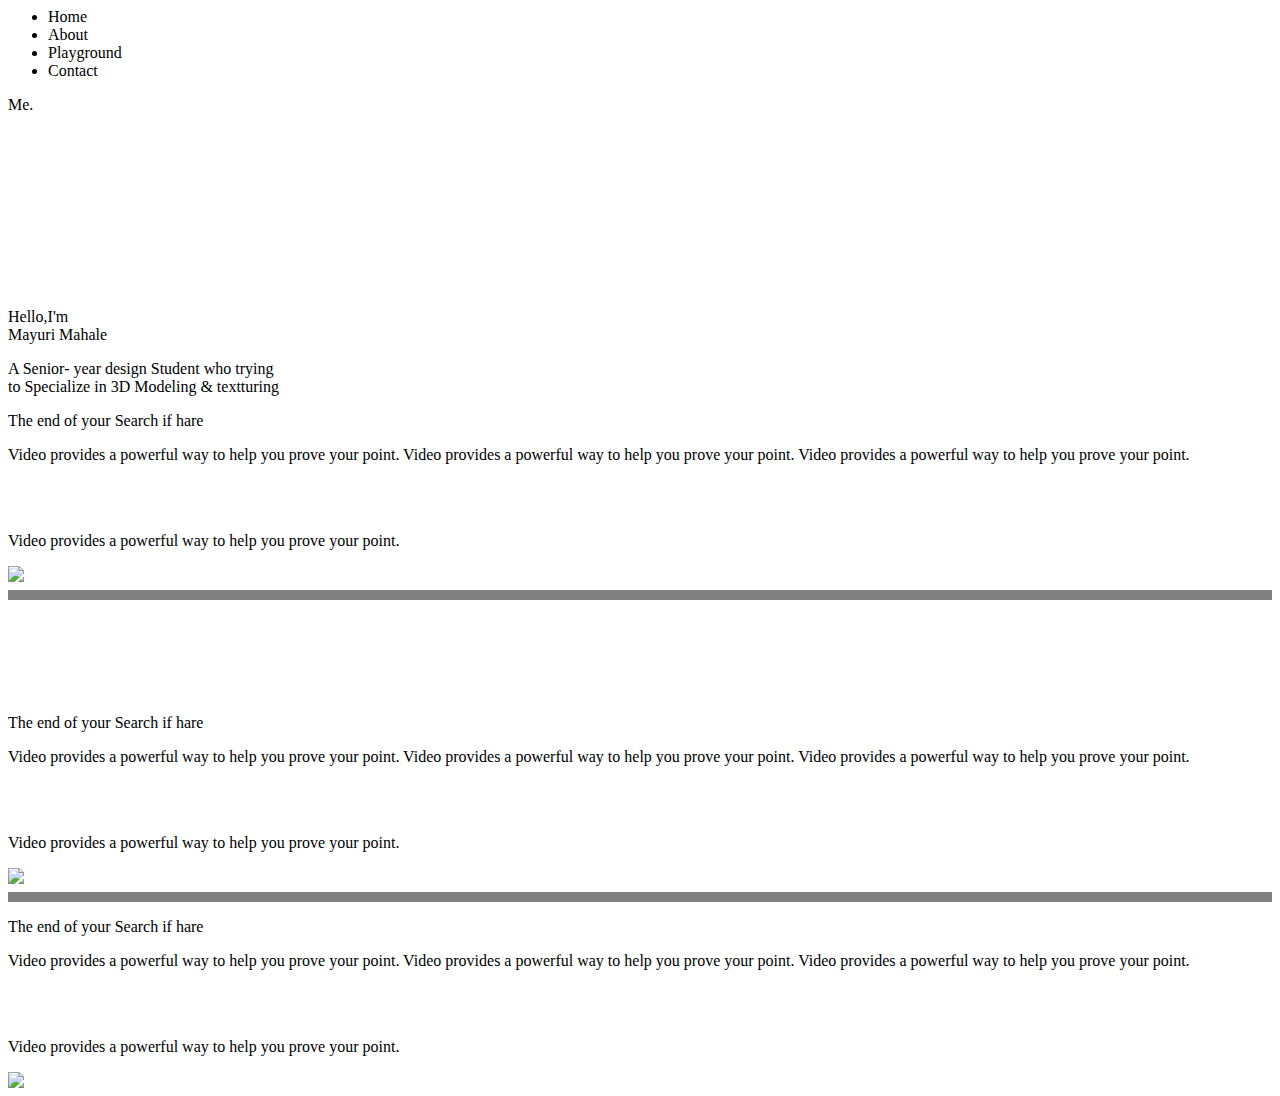
==== index.html @ 268717d4 "Add files via upload" ====
<html>
    <head>
        <title>Portfolio</title>
        <link rel="stylesheet" href="port.css">
    </head>
    <body>
       
        <ul>
            <li><a>Home</a></li>
            <li><a>About</a></li>
            <li><a>Playground</a></li>
            <li><a>Contact</a></li>
        </ul>
           <div class="leftnav">
               <p>Me.</p>
		</div>
           <br><br><br><br><br><br><br><br><br> 
           <!-- Section Second  -->
           <section class="section">
            <div class="paras">
            <p class=" text-big1">Hello,I'm <br>Mayuri Mahale</p>
        </div>
    <div class="text-small1">
       A Senior- year design Student who trying <br>
       to Specialize in 3D Modeling & textturing
    </div>

    <!-- Section Third -->
    </section> 
    <section class="section">
        <div class="paras">
        <p class=" text-big"> The end of your Search if hare</p>
        <p class="text-small">Video provides a powerful way to help you prove your point.
            Video provides a powerful way to help you prove your point.
            Video provides a powerful way to help you prove your point. </p>
            <br><br>
            <p class="text-small">Video provides a powerful way to help you prove your point.
    </div>
<div class="thumbnail">
    <img src="blog_1.jpg" class="imgFluid">
</div>
</section> 
<hr size="10" color="gray">  
<br><br><br><br><br>

</section> 
<section class="section">
    <div class="paras">
    <p class=" text-big"> The end of your Search if hare</p>
    <p class="text-small">Video provides a powerful way to help you prove your point.
        Video provides a powerful way to help you prove your point.
        Video provides a powerful way to help you prove your point. </p>
        <br><br>
        <p class="text-small">Video provides a powerful way to help you prove your point.
</div>
<div class="thumbnail">
<img src="blog_1.jpg" class="imgFluid">
</div>
</section> 

<hr size="10" color="gray">  

</section> 
<section class="section">
    <div class="paras">
    <p class=" text-big"> The end of your Search if hare</p>
    <p class="text-small">Video provides a powerful way to help you prove your point.
        Video provides a powerful way to help you prove your point.
        Video provides a powerful way to help you prove your point. </p>
        <br><br>
        <p class="text-small">Video provides a powerful way to help you prove your point.
</div>
<div class="thumbnail">
<img src="blog_1.jpg" class="imgFluid">
</div>
</section> 
    </body>
</html>
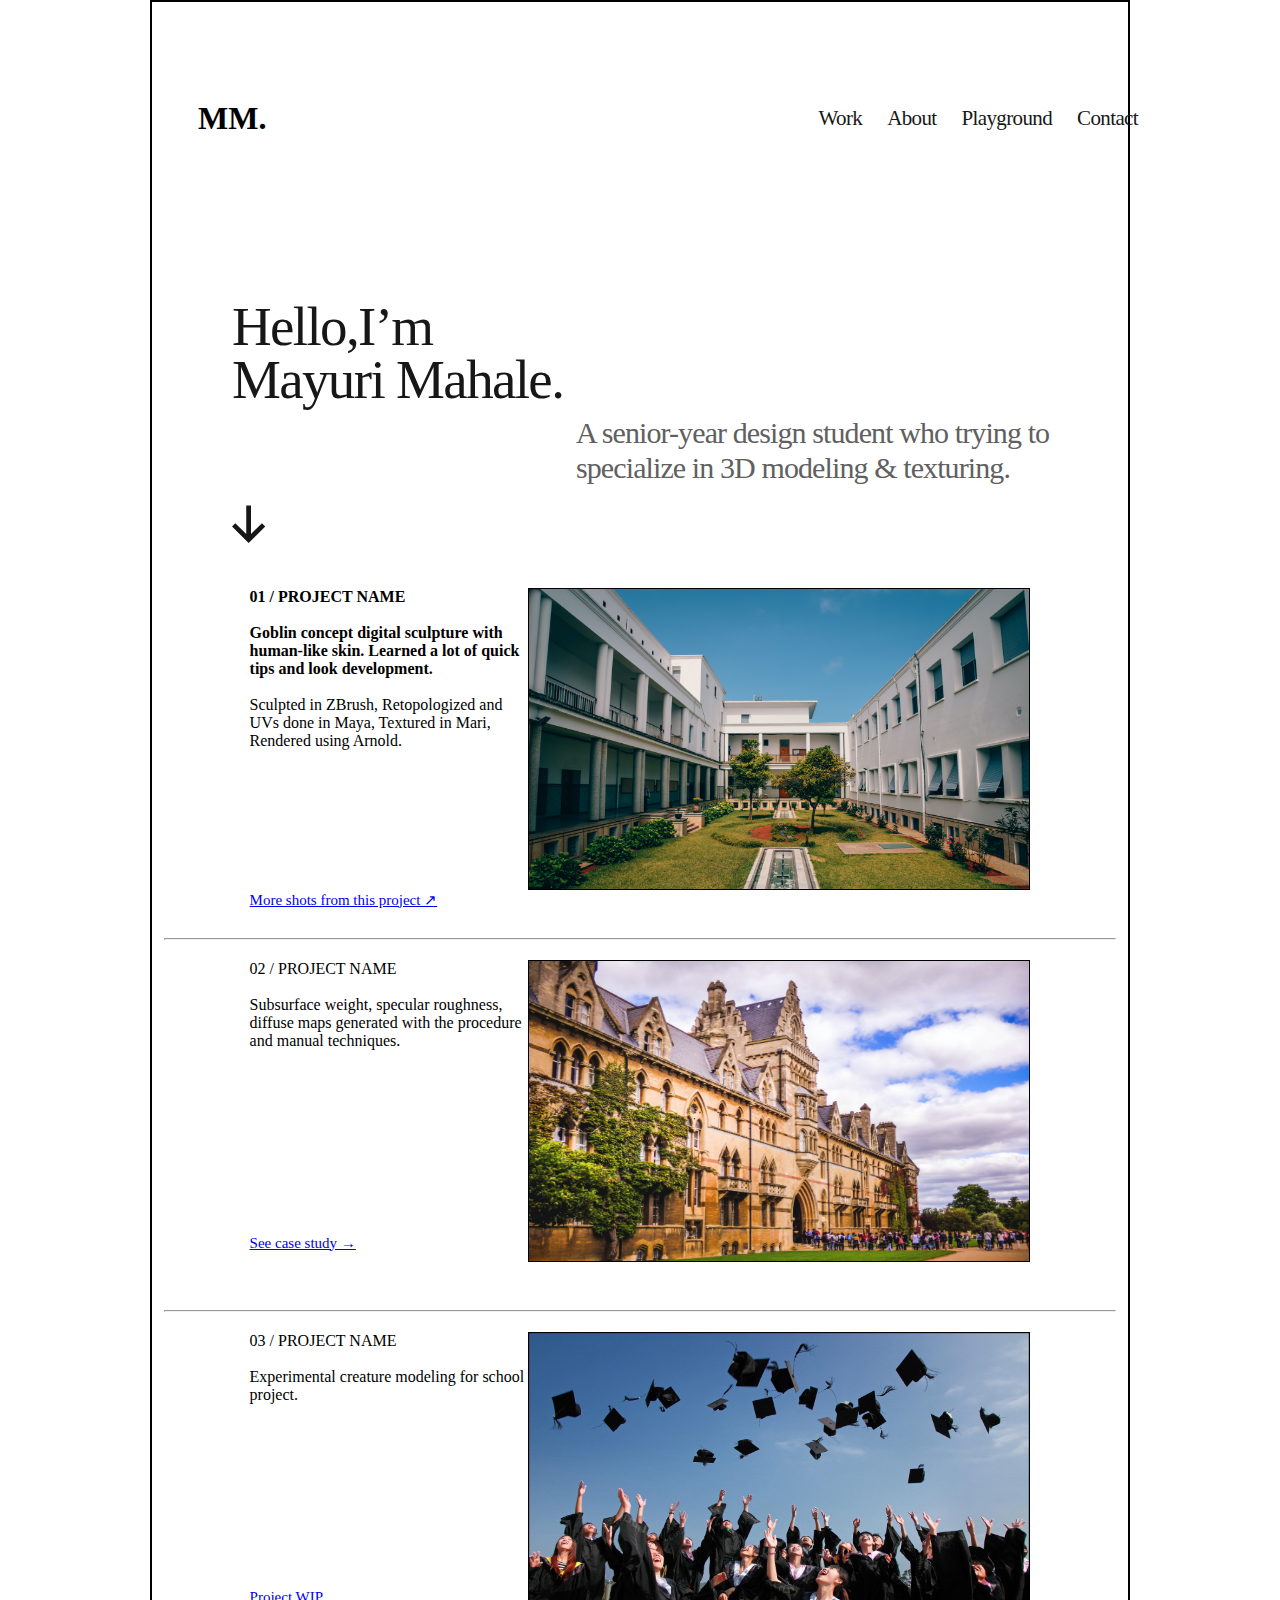
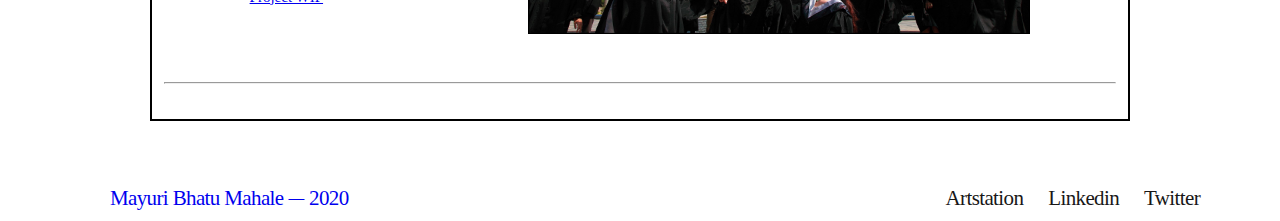
==== commit a0f53194: "Add files via upload" ====
--- a/index.html
+++ b/index.html
@@ -1,78 +1,95 @@
-<html>
-    <head>
-        <title>Portfolio</title>
-        <link rel="stylesheet" href="port.css">
-    </head>
-    <body>
-       
-        <ul>
-            <li><a>Home</a></li>
-            <li><a>About</a></li>
-            <li><a>Playground</a></li>
-            <li><a>Contact</a></li>
+<!DOCTYPE html>
+<html lang="en">
+<head>
+    <title>Portfolio</title>
+    <link rel="stylesheet" href="style.css">
+    <link rel="stylesheet" href="about.html">
+</head>
+<body>
+    <header>
+        <nav class="navbar">
+            <div class="navcontainer">
+                <h1 class="logo">MM.</h1>
+                <ul class="nav-items">
+                    <li><a href="">Work</a></li>
+                    <li><a href="">About</a></li>
+                    <li><a href="">Playground</a></li>
+                    <li><a href="">Contact</a></li>
+                </ul>
+            </div>
+        </nav>
+        <!-- second  -->
+        <div class="head-line">
+            <h1 class="heading1">Hello,I’m Mayuri Mahale.</h1>
+            <p class="heading2">A senior-year design student who trying to specialize in 3D modeling & texturing.
+            </p>
+            <svg width="34" height="39" viewBox="0 0 34 39" fill="none" xmlns="http://www.w3.org/2000/svg">
+                <path
+                    d="M19.2187 0.181824H14.4176V29.2102L3.31959 18.1122L0.0326538 21.4361L16.8182 38.2216L33.6406 21.4361L30.2798 18.1122L19.2187 29.2102V0.181824Z"
+                    fill="#181717" />
+            </svg>
+        </div>
+    </header>
+    <!-- third -->
+    <section>
+    <section class="section1">
+            <div class="description">
+                <p class="text">01 / PROJECT NAME</p>
+                <br>
+                <p class="para1">Goblin concept digital sculpture with human-like skin. Learned a lot of quick tips and look development. </p>
+                <br>
+                <p class="para2">Sculpted in ZBrush, Retopologized and UVs done in Maya, Textured in Mari, Rendered using Arnold.</p>
+                 
+                 <p class="para3"><a href="#">More shots from this project ↗</a></p>
+               </div>
+             <div class="image">
+                <img src="back.jpg" alt=""><br>
+             </div>
+        </section>
+        <center><hr></center>
+    <!-- four -->
+        <section class="section2">
+            <div class="description">
+                <p class="text">02 / PROJECT NAME</p>
+                <br>
+                <p class="para2">Subsurface weight, specular roughness, diffuse maps generated with the procedure and manual techniques. </p>   
+                <br>
+                <p class="para3"><a href="#">See case study →</a></p>
+            </div>
+             <div class="image">
+                <img src="background.jpg" alt="">
+             </div>
+        </section>
+       <center><hr></center> 
+       <!-- five -->
+        <section class="section3">
+            <div class="description">
+                <p class="text">03 / PROJECT NAME</p>
+                <br>
+                <p class="para2">Experimental creature modeling for school project.</p>
+                <br>
+                <p class="para3"><a href="#"> Project WIP</a></p>
+            </div>
+             <div class="image">
+                <img src="background1.jpg" alt="">
+             </div>
+    </section>
+    <center><hr></center>
+   <section>
+         <footer class="footer">
+        <div class="media">
+            <div class="footer-link"><a href="#">Mayuri Bhatu Mahale ⏤ 2020</a>
+    </div>
+                <ul class="footer-items">
+            <li><a href="#">Artstation
+            </a></li>
+            <li><a href="#">Linkedin</a></li>
+            <li><a href="#">Twitter</a></li>
         </ul>
-           <div class="leftnav">
-               <p>Me.</p>
-		</div>
-           <br><br><br><br><br><br><br><br><br> 
-           <!-- Section Second  -->
-           <section class="section">
-            <div class="paras">
-            <p class=" text-big1">Hello,I'm <br>Mayuri Mahale</p>
         </div>
-    <div class="text-small1">
-       A Senior- year design Student who trying <br>
-       to Specialize in 3D Modeling & textturing
-    </div>
+    </footer>
+</section>
 
-    <!-- Section Third -->
-    </section> 
-    <section class="section">
-        <div class="paras">
-        <p class=" text-big"> The end of your Search if hare</p>
-        <p class="text-small">Video provides a powerful way to help you prove your point.
-            Video provides a powerful way to help you prove your point.
-            Video provides a powerful way to help you prove your point. </p>
-            <br><br>
-            <p class="text-small">Video provides a powerful way to help you prove your point.
-    </div>
-<div class="thumbnail">
-    <img src="blog_1.jpg" class="imgFluid">
-</div>
-</section> 
-<hr size="10" color="gray">  
-<br><br><br><br><br>
+</body>
 
-</section> 
-<section class="section">
-    <div class="paras">
-    <p class=" text-big"> The end of your Search if hare</p>
-    <p class="text-small">Video provides a powerful way to help you prove your point.
-        Video provides a powerful way to help you prove your point.
-        Video provides a powerful way to help you prove your point. </p>
-        <br><br>
-        <p class="text-small">Video provides a powerful way to help you prove your point.
-</div>
-<div class="thumbnail">
-<img src="blog_1.jpg" class="imgFluid">
-</div>
-</section> 
-
-<hr size="10" color="gray">  
-
-</section> 
-<section class="section">
-    <div class="paras">
-    <p class=" text-big"> The end of your Search if hare</p>
-    <p class="text-small">Video provides a powerful way to help you prove your point.
-        Video provides a powerful way to help you prove your point.
-        Video provides a powerful way to help you prove your point. </p>
-        <br><br>
-        <p class="text-small">Video provides a powerful way to help you prove your point.
-</div>
-<div class="thumbnail">
-<img src="blog_1.jpg" class="imgFluid">
-</div>
-</section> 
-    </body>
 </html>--- a/style.css
+++ b/style.css
@@ -0,0 +1,318 @@
+@import url('https://fonts.googleapis.com/css2?family=DM+Sans:wght@400;500;700&family=Montserrat:wght@300;400;500;700&family=Poppins:ital,wght@0,300;0,400;0,500;0,600;0,700;1,700&display=swap');
+*{
+    margin: 0px;
+    padding: 0px;
+    background:border-box;
+}
+body{
+    font-family:'Times New Roman', Times, serif;
+    background: white;
+    margin-left: 150px;
+    margin-right:150px;
+    border: 2px solid black;
+}
+.navbar{
+    position: absolute;
+    width: 1020px;
+    height: 35px;
+    left: calc(60% - 1300px/2);
+    top: 100px;
+}
+.navbar .logo
+{
+   padding-left: 80px;
+}
+.navbar .navcontainer{
+    display: flex;
+    justify-content: space-between;
+    align-items: center;
+}
+.navbar .navcontainer .nav-items{
+    display: flex;
+    justify-content: center;
+    gap: 25px; 
+}
+.navbar .navcontainer .nav-items li{
+    list-style: none;
+}
+.navbar a{
+    text-decoration: none;
+    font-style: normal;
+    font-weight: 500;
+    font-size: 21px;
+    line-height: 120%;
+    letter-spacing: -0.03em;
+    color: #181717;
+}
+.navbar a:hover{
+    text-decoration:underline rgb(137, 8, 137)
+}
+.navbar h1:hover{
+     text-shadow: 2px 2px rgb(22, 21, 22);
+    cursor: pointer;
+}
+.head-line .heading1{
+    position: absolute;
+    width: 360px;
+    height: 129px;
+    /* left: calc(50% - 360px/2 - 380px); */
+    top: 300px; 
+    margin-left:80px ;
+    font-style: normal;
+    font-weight: 500;
+    font-size: 55px;
+    line-height: 97.2%;
+    letter-spacing: -0.03em;
+    color: #181717;
+}
+.head-line .heading2{
+    position: absolute;
+    width: 580px;
+    height: 111px;
+    left: calc(50% - 580px/2 + 206px);
+    top: 415px;
+    font-style: normal;
+    font-weight:300;
+    font-size: 30px;
+    line-height: 117%;
+    letter-spacing:-0.03em;
+    color: #606060;
+    padding-left: 20px;
+}
+ svg{
+    position: absolute;
+    width: 33.61px;
+    margin-left: 80px;
+    /* left: calc(50% - 33.61px/2 - 543.16px); */
+    top: 505.18px;
+}
+hr{
+    width: 950px;
+    
+}
+.section1{
+    height: 350px;
+    display: flex;
+    justify-content: space-between;
+    max-width: 80%;
+    margin: auto;
+    padding-top: 60%;
+}
+.section1 .description .text
+{
+    font-weight:bold;
+}
+
+.section1 .description .para1
+{
+  font-weight: 700;
+}
+
+.section2{
+    height: 350px;
+    display: flex;
+    justify-content: space-between;
+    max-width: 80%;
+    margin: auto;
+    padding-top: 20px;
+}
+.section3{
+    height: 350px;
+    display: flex;
+    justify-content: space-between;
+    max-width: 80%;
+    margin: auto;
+    padding-top:20px
+}
+.section4
+{
+    height: 300px;
+    display: flex;
+    justify-content: space-between;
+    max-width: 80%;
+    margin: auto;
+    /* padding-top:20px */
+}
+
+.section1  .description .para3 a
+{
+    font-size: 15px;
+    line-height: 300px;
+}
+.section2 .description .para3 a
+{
+    font-size: 15px;
+    line-height: 350px;
+}
+.section3  .description .para3 a
+{
+    font-size: 15px;
+    line-height: 350px;
+}
+.section4  .description .para3 a
+{
+    font-size: 15px;
+    line-height: 350px;
+    display: flex;
+}
+
+
+.image img{
+    width: 500px;
+    height: 300px;
+    border: 1px solid black;
+ 
+}
+.footer{
+    position: relative;
+    width: 1120px;
+    height: 35px;
+    left: calc(50% - 1120px/2);
+    top: 102px;
+    margin-left: 30px;
+}
+.footer .media{
+    display: flex;
+    justify-content: space-between;
+    align-items: center;
+}
+.footer .media .footer-items{
+    display: flex;
+    justify-content: center;
+    gap: 25px;
+    margin-right: 30px;
+}
+.footer .media .footer-items li{
+    list-style: none;
+}
+.footer a{
+text-decoration: none;
+    font-style: normal;
+    font-weight: 500;
+    font-size: 21px;
+    line-height: 120%;
+    letter-spacing: -0.03em;
+}
+.footer a:hover{
+    text-decoration:underline rgb(137, 8, 137)
+}
+    .footer-items li a{
+        color: #181717;
+    } 
+
+/* **********************   About ************************ */
+
+ .about-section-1{
+    height: 350px;
+    display: flex;
+    justify-content: space-between;
+    max-width: 80%;
+     margin-left: 50px;
+     margin-right: 50px; 
+    padding-top: 25%;
+
+}
+.about-description .about-text{
+    font-family: 'Inter';
+    font-style: normal;
+    font-weight: 600;
+    font-size: 50px;
+    line-height: 121.5%;
+    letter-spacing: -0.03em;
+    color: #181717;
+    width: 400px;
+     margin-left: 50px;
+    margin-right: 50px; 
+}  
+.about-description .about-para1{
+    font-family: 'Inter';
+    font-style: normal;
+    font-weight: 300;
+    font-size: 28px;
+    line-height: 121.5%;
+    letter-spacing: -0.03em;
+    color: #181717;
+    padding: 10px;
+    height: 50px;
+    width: 450px;
+    text-align:left;
+     margin-left: 50px; 
+    margin-right: 50px; 
+}
+ .about-image img{
+    width: 421px;
+    height: 590px;
+    border: 1px solid black;
+     margin-top: 0;
+} 
+
+ .about-middle1{
+    margin-top: 300px;
+    padding-top: 60%;  
+    display: flex;
+    padding: 20px 80px;
+    font-family: 'Inter';
+ }
+ .about-head1{
+    width: 224px;
+
+    margin-left: 50px;
+    top: 1261px;
+    font-family: 'Inter';
+    font-style: normal;
+    font-weight: 500;
+    font-size: 22px;
+    line-height: 121.5%;
+    letter-spacing: -0.03em;
+    text-decoration-line: underline;
+    color: #181717;
+ }
+ .about-paragraph1{
+    width: 300px;
+    padding: 1px 70px;
+    top: 1258px;
+    left: calc(50% - 436px/2 - 155px);
+    font-family: 'Inter';
+    font-style: normal;
+    font-weight: 400;
+    font-size: 18px;
+    line-height: 121.5%;
+    letter-spacing: -0.03em;
+    color: #181717; 
+ }
+
+ .about-middle2{
+    /* height: 450px;  */
+    padding-top: 25%;  
+    display: flex;
+    padding: 20px 80px;
+    font-family: 'Inter';
+ }
+ .about-head2{
+    width: 224px;
+    /* height: 400px; */
+    margin-left: 50px;
+    top: 1261px;
+    font-family: 'Inter';
+    font-style: normal;
+    font-weight: 500;
+    font-size: 22px;
+    line-height: 121.5%;
+    letter-spacing: -0.03em;
+    text-decoration-line: underline;
+    color: #181717;
+    
+ }
+ .about-paragraph2{
+    width: 401px;
+    padding: 1px 70px;
+    top: 1258px;
+    left: calc(50% - 436px/2 - 155px);
+    font-family: 'Inter';
+    font-style: normal;
+    font-weight: 400;
+    font-size: 18px;
+    line-height: 121.5%;
+    letter-spacing: -0.03em;
+    color: #181717;
+ }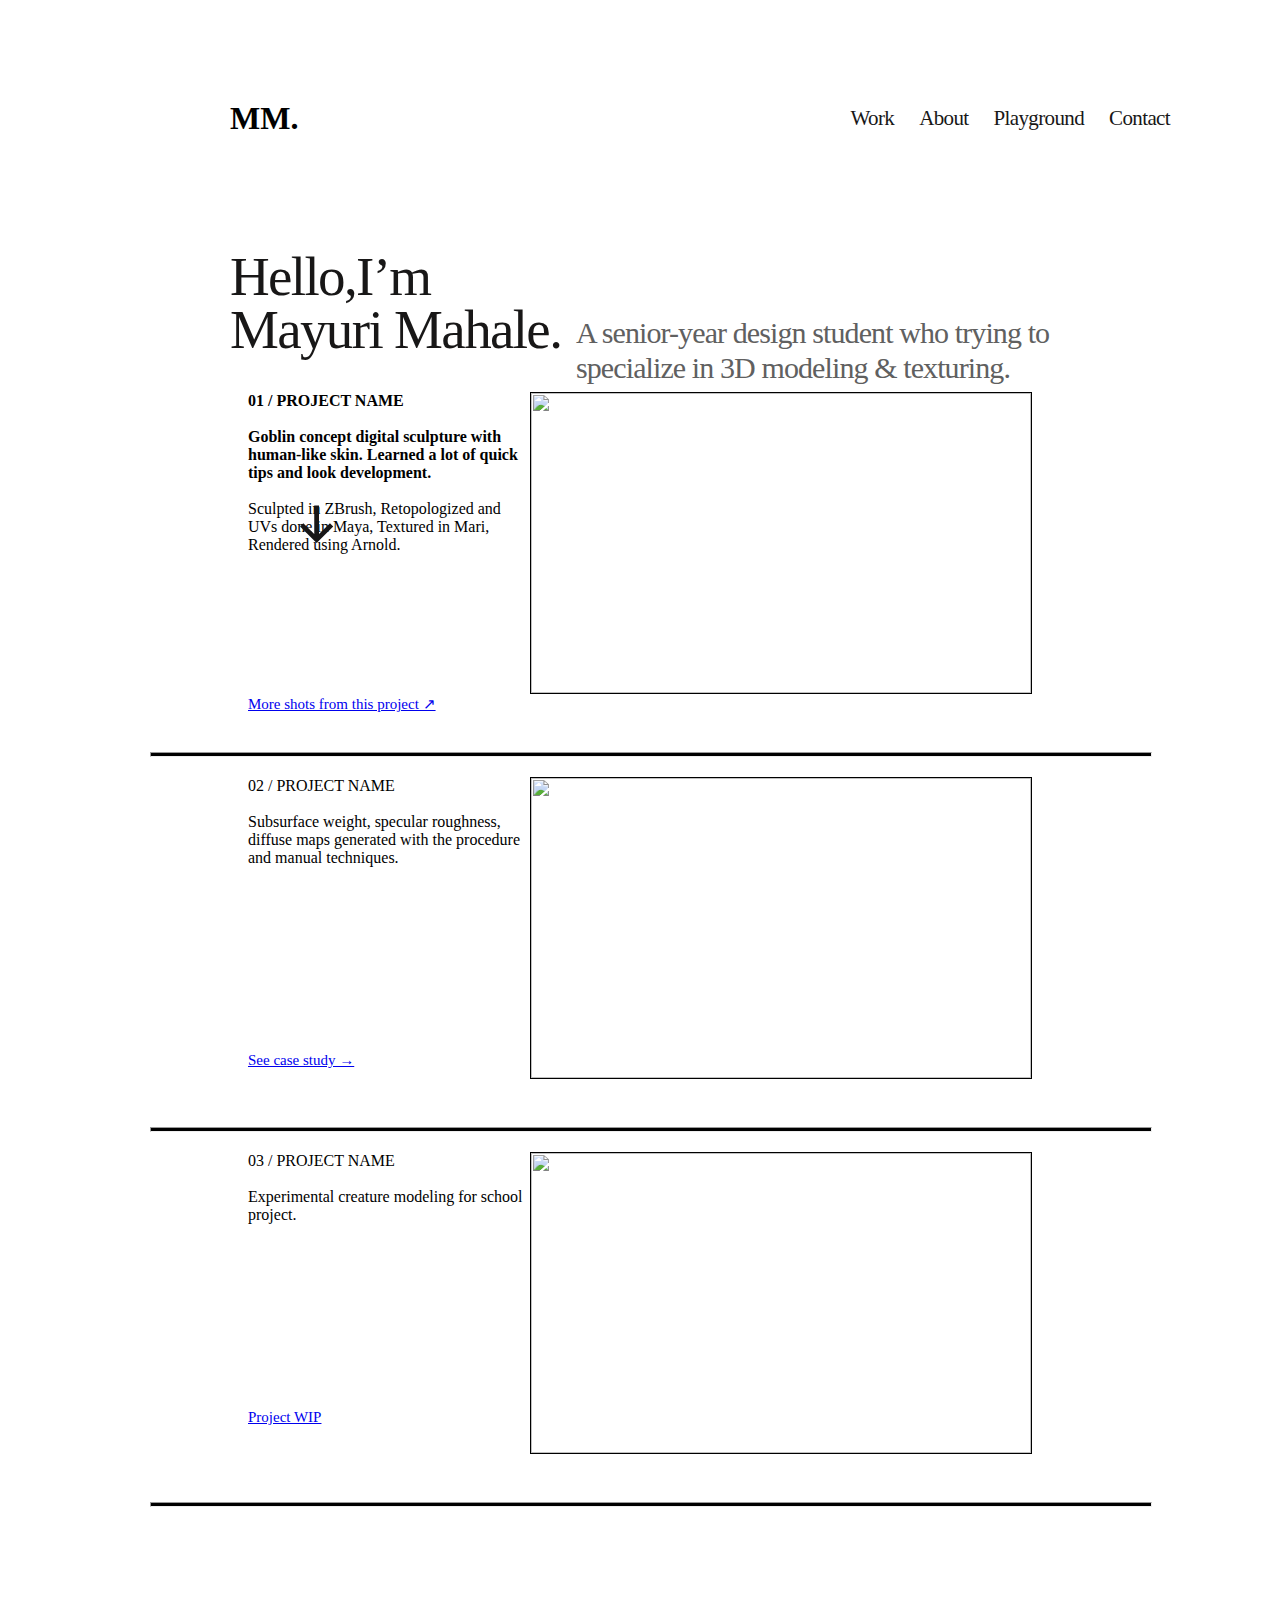
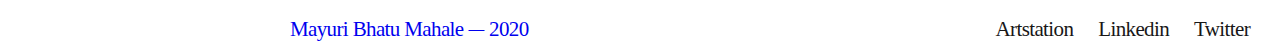
==== commit 6cfd0682: "Add files via upload" ====
--- a/index.html
+++ b/index.html
@@ -3,7 +3,7 @@
 <head>
     <title>Portfolio</title>
     <link rel="stylesheet" href="style.css">
-    <link rel="stylesheet" href="about.html">
+  
 </head>
 <body>
     <header>
@@ -12,7 +12,7 @@
                 <h1 class="logo">MM.</h1>
                 <ul class="nav-items">
                     <li><a href="">Work</a></li>
-                    <li><a href="">About</a></li>
+                    <li><a href="about.html">About</a></li>
                     <li><a href="">Playground</a></li>
                     <li><a href="">Contact</a></li>
                 </ul>
@@ -76,13 +76,11 @@
     </section>
     <center><hr></center>
    <section>
-         <footer class="footer">
+    <footer class="footer">
         <div class="media">
-            <div class="footer-link"><a href="#">Mayuri Bhatu Mahale ⏤ 2020</a>
-    </div>
-                <ul class="footer-items">
-            <li><a href="#">Artstation
-            </a></li>
+            <div class="footer-link"><a href="#">Mayuri Bhatu Mahale ⏤ 2020</a></div>
+            <ul class="footer-items">
+            <li><a href="#">Artstation</a></li>
             <li><a href="#">Linkedin</a></li>
             <li><a href="#">Twitter</a></li>
         </ul>
--- a/style.css
+++ b/style.css
@@ -2,20 +2,20 @@
 *{
     margin: 0px;
     padding: 0px;
-    background:border-box;
+     background:border-box;
 }
 body{
     font-family:'Times New Roman', Times, serif;
     background: white;
     margin-left: 150px;
     margin-right:150px;
-    border: 2px solid black;
+    
+    
 }
 .navbar{
     position: absolute;
     width: 1020px;
     height: 35px;
-    left: calc(60% - 1300px/2);
     top: 100px;
 }
 .navbar .logo
@@ -54,9 +54,8 @@
 .head-line .heading1{
     position: absolute;
     width: 360px;
-    height: 129px;
-    /* left: calc(50% - 360px/2 - 380px); */
-    top: 300px; 
+    height: 120px;
+    top: 250px; 
     margin-left:80px ;
     font-style: normal;
     font-weight: 500;
@@ -68,9 +67,9 @@
 .head-line .heading2{
     position: absolute;
     width: 580px;
-    height: 111px;
+    height: 150px;
     left: calc(50% - 580px/2 + 206px);
-    top: 415px;
+    top: 315px;
     font-style: normal;
     font-weight:300;
     font-size: 30px;
@@ -82,21 +81,22 @@
  svg{
     position: absolute;
     width: 33.61px;
-    margin-left: 80px;
-    /* left: calc(50% - 33.61px/2 - 543.16px); */
+    margin-left: 150px;
     top: 505.18px;
 }
 hr{
-    width: 950px;
+    width: 1000px;
+    height: 3px;
+    background-color: black;
     
 }
 .section1{
-    height: 350px;
+    height: 360px;
     display: flex;
     justify-content: space-between;
     max-width: 80%;
     margin: auto;
-    padding-top: 60%;
+    padding-top: 40%;
 }
 .section1 .description .text
 {
@@ -131,7 +131,7 @@
     justify-content: space-between;
     max-width: 80%;
     margin: auto;
-    /* padding-top:20px */
+   
 }
 
 .section1  .description .para3 a
@@ -163,12 +163,18 @@
     border: 1px solid black;
  
 }
+
+/* ****************** Footer ************************* */
 .footer{
     position: relative;
     width: 1120px;
     height: 35px;
-    left: calc(50% - 1120px/2);
-    top: 102px;
+    top: 100px;
+    
+}
+.footer-link
+{
+    padding: 10px 110px;
     margin-left: 30px;
 }
 .footer .media{
@@ -180,7 +186,7 @@
     display: flex;
     justify-content: center;
     gap: 25px;
-    margin-right: 30px;
+    margin-right: 20px;
 }
 .footer .media .footer-items li{
     list-style: none;
@@ -199,6 +205,31 @@
     .footer-items li a{
         color: #181717;
     } 
+.about-end
+{
+    display: flex;
+    justify-content: space-between;
+    align-items: center;
+    font-weight: 300;
+    font-size: 18px;
+    padding-top: 50px;
+}
+.left
+{
+    padding: 10px 110px;
+    margin-left: 50px;
+    font-size: 25px;
+}
+.right
+{
+    padding: 100px 110px;
+    margin-right: 400px;
+    font-size: 25px;
+}
+.resume
+{
+    font-size: 20px;
+}
 
 /* **********************   About ************************ */
 
